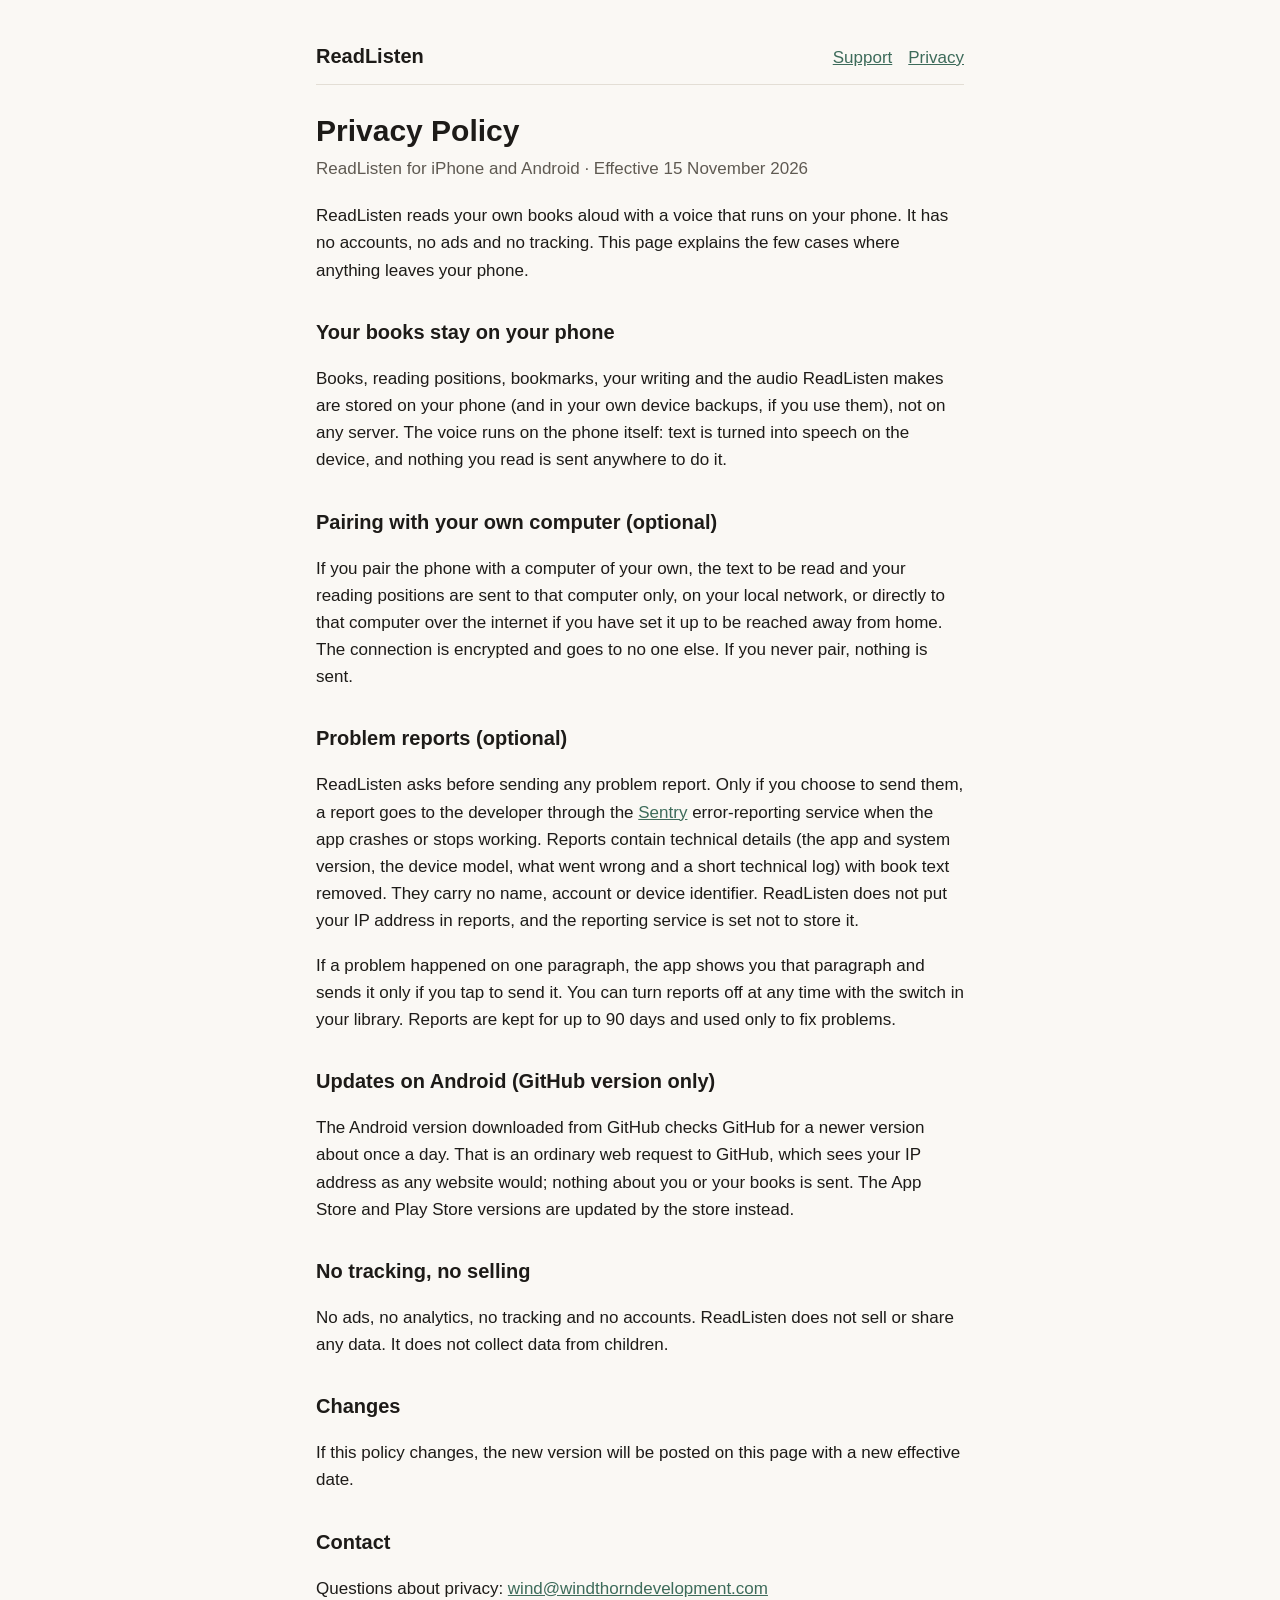
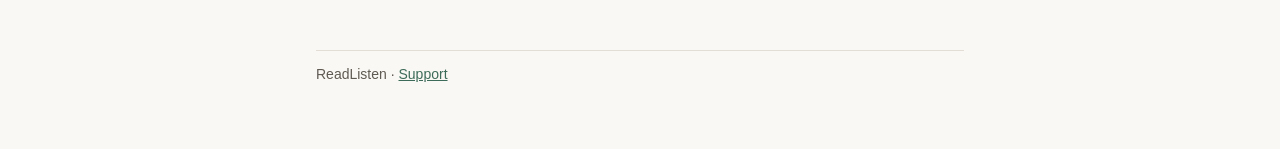
==== privacy.html @ 699291b5 "ReadListen support and privacy pages Co-Authored-By: Claude Opus 5.5 <noreply@anthropic.com>" ====
<!doctype html>
<html lang="en"><head><meta charset="utf-8"><meta name="viewport" content="width=device-width,initial-scale=1">
<title>ReadListen Privacy Policy</title><link rel="stylesheet" href="style.css"></head>
<body><main>
<header><a class="brand" href="./">ReadListen</a><nav><a href="./">Support</a><a href="privacy.html">Privacy</a></nav></header>
<h1>Privacy Policy</h1>
<p class="sub">ReadListen for iPhone and Android · Effective 15 November 2026</p>

<p>ReadListen reads your own books aloud with a voice that runs on your phone. It has no accounts, no ads and no tracking. This page explains the few cases where anything leaves your phone.</p>

<h2>Your books stay on your phone</h2>
<p>Books, reading positions, bookmarks, your writing and the audio ReadListen makes are stored on your phone (and in your own device backups, if you use them), not on any server. The voice runs on the phone itself: text is turned into speech on the device, and nothing you read is sent anywhere to do it.</p>

<h2>Pairing with your own computer (optional)</h2>
<p>If you pair the phone with a computer of your own, the text to be read and your reading positions are sent to that computer only, on your local network, or directly to that computer over the internet if you have set it up to be reached away from home. The connection is encrypted and goes to no one else. If you never pair, nothing is sent.</p>

<h2>Problem reports (optional)</h2>
<p>ReadListen asks before sending any problem report. Only if you choose to send them, a report goes to the developer through the <a href="https://sentry.io/privacy/">Sentry</a> error-reporting service when the app crashes or stops working. Reports contain technical details (the app and system version, the device model, what went wrong and a short technical log) with book text removed. They carry no name, account or device identifier. ReadListen does not put your IP address in reports, and the reporting service is set not to store it.</p>
<p>If a problem happened on one paragraph, the app shows you that paragraph and sends it only if you tap to send it. You can turn reports off at any time with the switch in your library. Reports are kept for up to 90 days and used only to fix problems.</p>

<h2>Updates on Android (GitHub version only)</h2>
<p>The Android version downloaded from GitHub checks GitHub for a newer version about once a day. That is an ordinary web request to GitHub, which sees your IP address as any website would; nothing about you or your books is sent. The App Store and Play Store versions are updated by the store instead.</p>

<h2>No tracking, no selling</h2>
<p>No ads, no analytics, no tracking and no accounts. ReadListen does not sell or share any data. It does not collect data from children.</p>

<h2>Changes</h2>
<p>If this policy changes, the new version will be posted on this page with a new effective date.</p>

<h2>Contact</h2>
<p>Questions about privacy: <a href="mailto:wind@windthorndevelopment.com">wind@windthorndevelopment.com</a></p>

<footer>ReadListen · <a href="./">Support</a></footer>
</main></body></html>
---- style.css ----
:root{--bg:#faf8f4;--fg:#1d1b18;--muted:#5f5a52;--accent:#3d6b5a;--line:#e3ded5;--card:#fff}
@media (prefers-color-scheme:dark){:root{--bg:#161513;--fg:#ece8e1;--muted:#a59f95;--accent:#8fc3ad;--line:#2e2b27;--card:#1e1d1a}}
*{box-sizing:border-box}
body{margin:0;background:var(--bg);color:var(--fg);font:17px/1.6 -apple-system,BlinkMacSystemFont,"Segoe UI",Roboto,sans-serif}
main{max-width:680px;margin:0 auto;padding:40px 16px 64px}
header{display:flex;justify-content:space-between;align-items:baseline;flex-wrap:wrap;gap:8px;border-bottom:1px solid var(--line);padding-bottom:12px;margin-bottom:28px}
header a.brand{font-weight:700;font-size:20px;color:var(--fg);text-decoration:none}
nav a{margin-left:16px}
nav a:first-child{margin-left:0}
a{color:var(--accent)}
h1{font-size:30px;line-height:1.2;margin:0 0 6px}
h2{font-size:20px;margin:32px 0 6px}
.sub{color:var(--muted);margin:0 0 20px}
.card{background:var(--card);border:1px solid var(--line);border-radius:12px;padding:16px 20px;margin:20px 0}
footer{margin-top:48px;color:var(--muted);font-size:14px;border-top:1px solid var(--line);padding-top:12px}
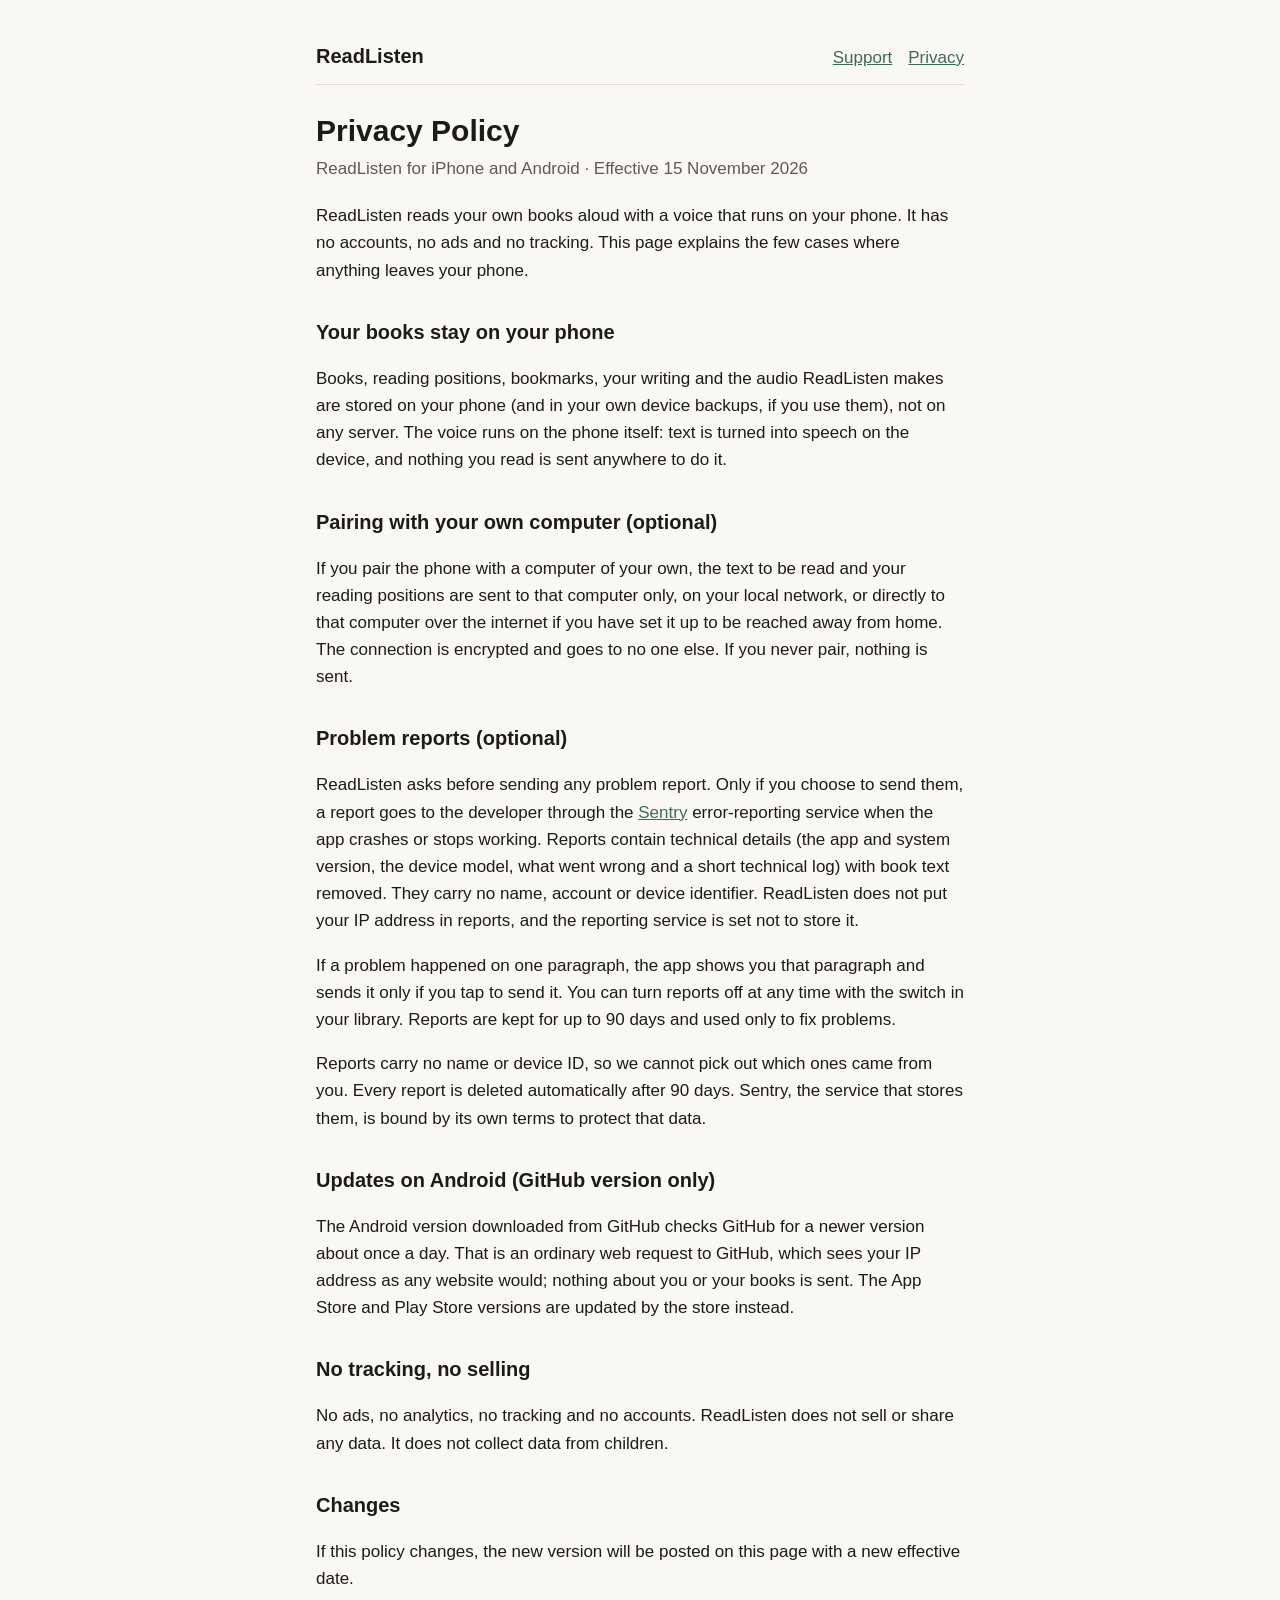
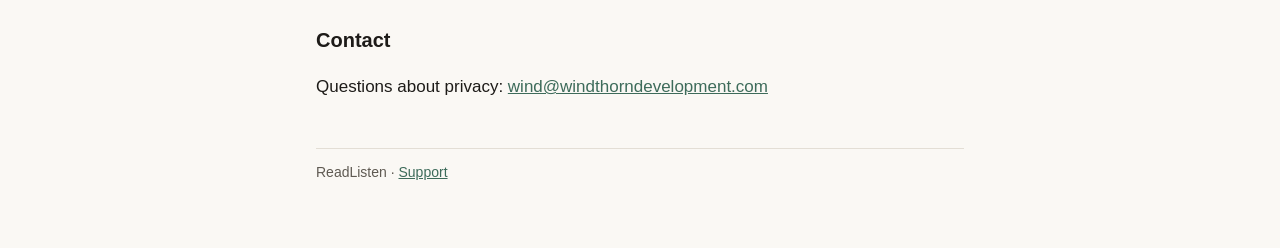
==== commit 1b110392: "Privacy: reports are anonymous and deleted automatically after 90 days" ====
--- a/privacy.html
+++ b/privacy.html
@@ -17,6 +17,7 @@
 <h2>Problem reports (optional)</h2>
 <p>ReadListen asks before sending any problem report. Only if you choose to send them, a report goes to the developer through the <a href="https://sentry.io/privacy/">Sentry</a> error-reporting service when the app crashes or stops working. Reports contain technical details (the app and system version, the device model, what went wrong and a short technical log) with book text removed. They carry no name, account or device identifier. ReadListen does not put your IP address in reports, and the reporting service is set not to store it.</p>
 <p>If a problem happened on one paragraph, the app shows you that paragraph and sends it only if you tap to send it. You can turn reports off at any time with the switch in your library. Reports are kept for up to 90 days and used only to fix problems.</p>
+<p>Reports carry no name or device ID, so we cannot pick out which ones came from you. Every report is deleted automatically after 90 days. Sentry, the service that stores them, is bound by its own terms to protect that data.</p>
 
 <h2>Updates on Android (GitHub version only)</h2>
 <p>The Android version downloaded from GitHub checks GitHub for a newer version about once a day. That is an ordinary web request to GitHub, which sees your IP address as any website would; nothing about you or your books is sent. The App Store and Play Store versions are updated by the store instead.</p>
